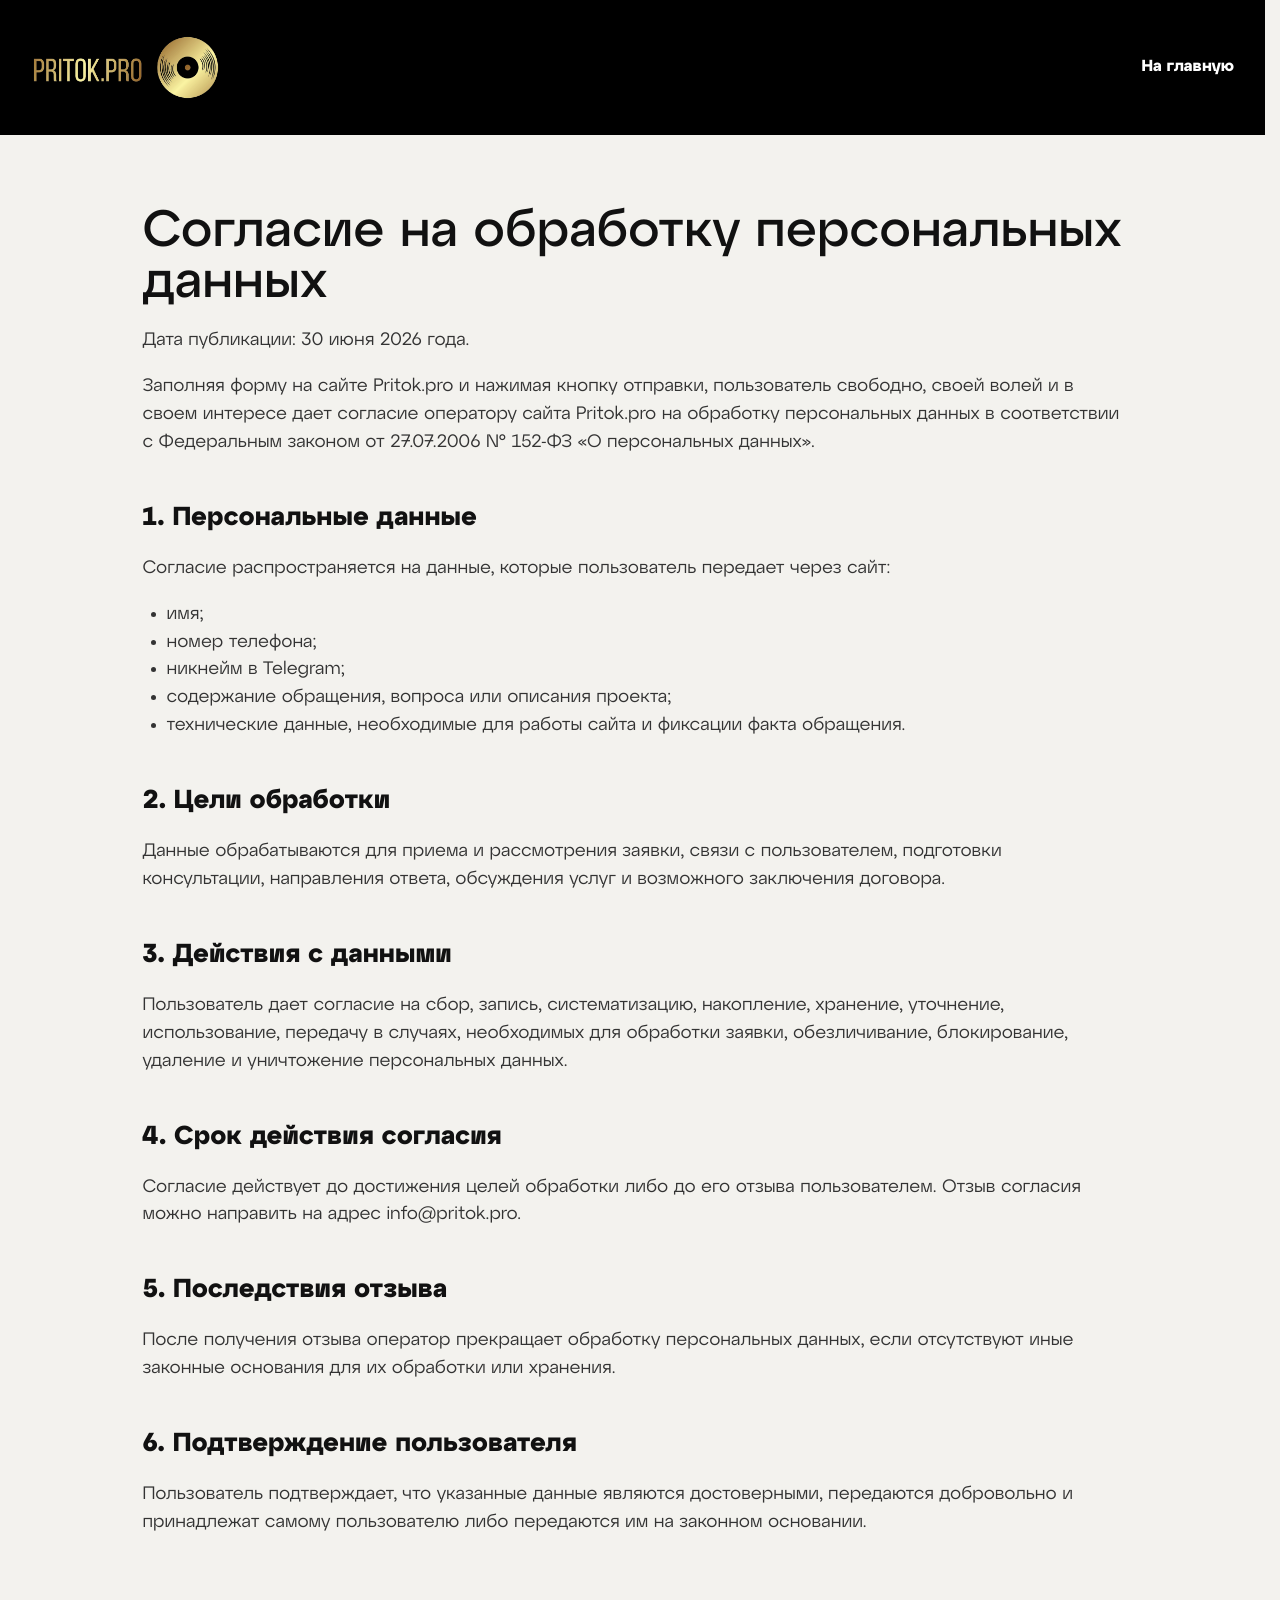
==== consent.html @ b7582945 "first commit" ====
<!doctype html>
<html lang="ru">
<head>
  <meta charset="utf-8">
  <meta name="viewport" content="width=device-width, initial-scale=1">
  <title>Согласие на обработку персональных данных — Pritok.pro</title>
  <meta name="description" content="Согласие пользователя на обработку персональных данных Pritok.pro">
  <link rel="stylesheet" href="styles.css">
</head>
<body class="legal-page">
  <header class="legal-header">
    <div class="container">
      <a class="brand-link" href="index.html" aria-label="Pritok.pro">
        <img src="assets/pritok-logo.png" alt="Pritok.pro">
      </a>
      <a href="index.html">На главную</a>
    </div>
  </header>

  <main class="legal-document">
    <h1>Согласие на обработку персональных данных</h1>
    <p>Дата публикации: 30 июня 2026 года.</p>
    <p>Заполняя форму на сайте Pritok.pro и нажимая кнопку отправки, пользователь свободно, своей волей и в своем интересе дает согласие оператору сайта Pritok.pro на обработку персональных данных в соответствии с Федеральным законом от 27.07.2006 № 152-ФЗ «О персональных данных».</p>

    <h2>1. Персональные данные</h2>
    <p>Согласие распространяется на данные, которые пользователь передает через сайт:</p>
    <ul>
      <li>имя;</li>
      <li>номер телефона;</li>
      <li>никнейм в Telegram;</li>
      <li>содержание обращения, вопроса или описания проекта;</li>
      <li>технические данные, необходимые для работы сайта и фиксации факта обращения.</li>
    </ul>

    <h2>2. Цели обработки</h2>
    <p>Данные обрабатываются для приема и рассмотрения заявки, связи с пользователем, подготовки консультации, направления ответа, обсуждения услуг и возможного заключения договора.</p>

    <h2>3. Действия с данными</h2>
    <p>Пользователь дает согласие на сбор, запись, систематизацию, накопление, хранение, уточнение, использование, передачу в случаях, необходимых для обработки заявки, обезличивание, блокирование, удаление и уничтожение персональных данных.</p>

    <h2>4. Срок действия согласия</h2>
    <p>Согласие действует до достижения целей обработки либо до его отзыва пользователем. Отзыв согласия можно направить на адрес <a href="mailto:info@pritok.pro">info@pritok.pro</a>.</p>

    <h2>5. Последствия отзыва</h2>
    <p>После получения отзыва оператор прекращает обработку персональных данных, если отсутствуют иные законные основания для их обработки или хранения.</p>

    <h2>6. Подтверждение пользователя</h2>
    <p>Пользователь подтверждает, что указанные данные являются достоверными, передаются добровольно и принадлежат самому пользователю либо передаются им на законном основании.</p>
  </main>
</body>
</html>
---- styles.css ----
@font-face {
  font-family: "AtypDisplay";
  src: url("assets/AtypDisplay-Regular.woff") format("woff");
  font-weight: 400;
  font-style: normal;
  font-display: swap;
}

@font-face {
  font-family: "AtypDisplay";
  src: url("assets/AtypDisplay-Medium.woff") format("woff");
  font-weight: 500;
  font-style: normal;
  font-display: swap;
}

@font-face {
  font-family: "AtypDisplay";
  src: url("assets/AtypDisplay-Bold.woff") format("woff");
  font-weight: 700;
  font-style: normal;
  font-display: swap;
}

:root {
  --black: #000;
  --ink: #101313;
  --panel: #151918;
  --panel-2: #202423;
  --line: rgba(255, 255, 255, 0.14);
  --soft-line: rgba(255, 255, 255, 0.08);
  --white: #fff;
  --muted: #b8b2a9;
  --gold: #d6b978;
  --orange: #c7a35a;
  --orange-dark: #a9823d;
  --gold-soft: #e4cf94;
  --container: min(1780px, calc(100vw - clamp(56px, 6vw, 104px)));
  --radius-pill: 999px;
  --radius-panel: 34px;
}

* {
  box-sizing: border-box;
}

html {
  scroll-behavior: smooth;
  scrollbar-gutter: stable;
}

body {
  margin: 0;
  min-width: 320px;
  overflow-x: hidden;
  background: var(--black);
  color: var(--white);
  font-family: "AtypDisplay", Arial, sans-serif;
  text-rendering: geometricPrecision;
  -webkit-font-smoothing: antialiased;
}

body.is-locked {
  overflow: hidden;
  padding-right: var(--scrollbar-compensation, 0px);
}

a {
  color: inherit;
  text-decoration: none;
}

button,
input {
  font: inherit;
}

button {
  color: inherit;
}

img {
  display: block;
  max-width: 100%;
}

h1,
h2,
h3,
p {
  margin: 0;
}

.container {
  width: var(--container);
  margin: 0 auto;
}

.section-dark {
  background: var(--black);
  color: var(--white);
}

.eyebrow {
  color: var(--orange);
  font-size: clamp(12px, 0.84vw, 16px);
  font-weight: 700;
  letter-spacing: 0;
  text-transform: uppercase;
}

.site-header {
  position: fixed;
  top: 0;
  left: 0;
  z-index: 80;
  display: grid;
  width: 100vw;
  grid-template-columns: auto 1fr auto;
  align-items: center;
  gap: 22px;
  padding: 22px clamp(16px, 2vw, 38px);
  pointer-events: none;
}

.brand,
.header-nav,
.menu-button {
  pointer-events: auto;
}

.brand {
  display: flex;
  width: clamp(158px, 12.4vw, 238px);
  height: clamp(48px, 4vw, 76px);
  align-items: center;
  justify-content: center;
  padding: 7px 10px;
  border: 1px solid rgba(255, 255, 255, 0.1);
  border-radius: 18px;
  background: rgba(0, 0, 0, 0.72);
  box-shadow: 0 18px 42px rgba(0, 0, 0, 0.34), inset 0 0 0 1px rgba(216, 184, 95, 0.12);
  backdrop-filter: blur(14px);
}

.brand img {
  width: 100%;
  filter: drop-shadow(0 0 12px rgba(216, 184, 95, 0.42)) contrast(1.12) saturate(1.08);
}

.header-nav {
  justify-self: end;
  display: flex;
  align-items: center;
  gap: 8px;
  padding: 8px;
  border-radius: var(--radius-pill);
  background: rgba(20, 23, 23, 0.86);
  box-shadow: 0 18px 48px rgba(0, 0, 0, 0.32);
  backdrop-filter: blur(18px);
}

.header-nav a {
  display: inline-flex;
  min-height: 48px;
  align-items: center;
  justify-content: center;
  padding: 0 22px;
  border-radius: var(--radius-pill);
  color: #c9c2b8;
  font-size: clamp(13px, 0.95vw, 18px);
  font-weight: 500;
  line-height: 1;
  transition: background-color 180ms ease, color 180ms ease, transform 180ms ease;
}

.header-nav a:hover,
.header-nav a:focus-visible {
  background: rgba(255, 255, 255, 0.08);
  color: var(--white);
  transform: translateY(-1px);
}

.menu-button {
  position: relative;
  display: none;
  width: clamp(60px, 5vw, 96px);
  height: clamp(50px, 4.35vw, 84px);
  place-items: center;
  border: 0;
  border-radius: var(--radius-pill);
  background: linear-gradient(135deg, var(--gold-soft), var(--orange-dark));
  color: #111;
  cursor: pointer;
  transition: background-color 180ms ease, transform 180ms ease;
}

.menu-button:hover {
  background: var(--orange-dark);
  transform: translateY(-1px);
}

.menu-button span {
  position: absolute;
  width: 26px;
  height: 3px;
  border-radius: 4px;
  background: #111;
  transition: transform 260ms ease, opacity 180ms ease;
}

.menu-button span:nth-child(1) {
  transform: translateY(-8px);
}

.menu-button span:nth-child(3) {
  transform: translateY(8px);
}

.menu-button.is-open span:nth-child(1) {
  transform: rotate(45deg);
}

.menu-button.is-open span:nth-child(2) {
  opacity: 0;
}

.menu-button.is-open span:nth-child(3) {
  transform: rotate(-45deg);
}

.service-menu {
  position: fixed;
  display: none;
  top: 0;
  left: 0;
  z-index: 70;
  width: 100vw;
  height: 100dvh;
  padding: 118px clamp(16px, 2vw, 38px) 26px;
  background: linear-gradient(180deg, rgba(0, 0, 0, 0.98), rgba(0, 0, 0, 0.86));
  opacity: 0;
  transform: translateY(-100%);
  overflow-x: hidden;
  overflow-y: auto;
  overscroll-behavior: contain;
  pointer-events: none;
  transition: transform 420ms cubic-bezier(0.22, 1, 0.36, 1), opacity 280ms ease;
  backdrop-filter: blur(18px);
}

.service-menu.is-open {
  opacity: 1;
  transform: translateY(0);
  pointer-events: auto;
}

.service-menu__panel {
  display: grid;
  grid-template-columns: repeat(6, minmax(0, 1fr));
  gap: 12px;
  width: var(--container);
  margin: 0 auto;
  padding: 14px;
  border: 1px solid var(--soft-line);
  border-radius: 28px;
  background: rgba(18, 21, 21, 0.92);
  box-shadow: 0 28px 80px rgba(0, 0, 0, 0.48);
}

.service-menu__panel a {
  position: relative;
  overflow: hidden;
  display: flex;
  min-height: 116px;
  align-items: flex-end;
  padding: 18px;
  border: 1px solid transparent;
  border-radius: 20px;
  background:
    linear-gradient(180deg, rgba(17, 21, 21, 0.34), rgba(17, 21, 21, 0.88)),
    var(--panel-2);
  background-position: center;
  background-size: cover;
  color: var(--white);
  font-size: clamp(15px, 1.05vw, 20px);
  font-weight: 700;
  line-height: 1.1;
  transition: border-color 180ms ease, background-color 180ms ease, transform 180ms ease;
}

.service-menu__panel a:hover {
  border-color: rgba(214, 185, 120, 0.5);
  transform: translateY(-2px);
}

.service-menu__panel a:nth-child(1) {
  background-image:
    linear-gradient(180deg, rgba(17, 21, 21, 0.36), rgba(17, 21, 21, 0.9)),
    url("assets/audience-collectives.jpg");
  background-position: center 22%;
}

.service-menu__panel a:nth-child(2) {
  background-image:
    linear-gradient(180deg, rgba(17, 21, 21, 0.36), rgba(17, 21, 21, 0.9)),
    url("assets/audience-projects.png");
  background-position: center 42%;
}

.service-menu__panel a:nth-child(3) {
  background-image:
    linear-gradient(180deg, rgba(17, 21, 21, 0.36), rgba(17, 21, 21, 0.9)),
    url("assets/contact-art.png");
  background-position: center 45%;
}

.service-menu__panel a:nth-child(4) {
  background-image:
    linear-gradient(180deg, rgba(17, 21, 21, 0.36), rgba(17, 21, 21, 0.9)),
    url("assets/newlifebrass.jpg");
  background-position: center 36%;
}

.service-menu__panel a:nth-child(5) {
  background-image:
    linear-gradient(180deg, rgba(17, 21, 21, 0.36), rgba(17, 21, 21, 0.9)),
    url("assets/audience-theatre.jpg");
  background-position: center 44%;
}

.service-menu__panel a:nth-child(6) {
  background-image:
    linear-gradient(180deg, rgba(17, 21, 21, 0.36), rgba(17, 21, 21, 0.9)),
    url("assets/contact-form-art.png");
  background-position: center 44%;
}



.hero {
  position: relative;
  min-height: clamp(720px, 47vw, 900px);
  overflow: hidden;
}

.hero-media {
  position: absolute;
  inset: 0;
  background-image: url("assets/hero-fabric.jpg");
  background-position: top right;
  background-repeat: no-repeat;
  background-size: min(100vw, 1920px) auto;
}

.hero::after {
  position: absolute;
  inset: 0;
  background: linear-gradient(90deg, #000 0%, rgba(0, 0, 0, 0.96) 26%, rgba(0, 0, 0, 0.28) 100%);
  content: "";
}

.hero__inner {
  position: relative;
  z-index: 1;
  display: flex;
  min-height: inherit;
  align-items: center;
  padding-top: 86px;
}

.hero-copy {
  width: min(740px, 52vw);
  min-width: 0;
}

.hero h1 {
  margin-top: 12px;
  font-size: clamp(44px, 4vw, 78px);
  font-weight: 500;
  line-height: 0.98;
  letter-spacing: 0;
}

.hero-lead {
  margin-top: 28px;
  color: var(--white);
  font-size: clamp(20px, 1.45vw, 28px);
  line-height: 1.25;
}

.hero-action {
  display: flex;
  flex-wrap: wrap;
  gap: 14px;
  margin-top: 58px;
}

.button {
  display: inline-flex;
  min-height: 62px;
  align-items: center;
  justify-content: center;
  border: 0;
  border-radius: 16px;
  cursor: pointer;
  padding: 0 28px;
  font-weight: 700;
  line-height: 1;
  transition: background-color 180ms ease, border-color 180ms ease, transform 180ms ease;
}

.button:hover {
  transform: translateY(-1px);
}

.button--primary {
  background: linear-gradient(135deg, var(--gold-soft), var(--orange-dark));
  color: #111;
}

.button--primary:hover {
  background: linear-gradient(135deg, #ead9a7, #b28d45);
}

.button--dark {
  border: 1px solid var(--line);
  background: var(--panel-2);
  color: var(--white);
}

.button--dark:hover {
  border-color: rgba(254, 85, 0, 0.54);
  background: #2a2f2e;
}

.audience,
.services,
.formats,
.artists-section,
.education,
.contact {
  padding: clamp(90px, 7vw, 136px) 0;
}

.section-head {
  display: grid;
  grid-template-columns: minmax(0, 0.85fr) minmax(360px, 1.15fr);
  gap: 48px;
  align-items: end;
  margin-bottom: clamp(34px, 3.2vw, 62px);
}

.section-head h2 {
  grid-column: 1 / -1;
  max-width: 1080px;
  font-size: clamp(38px, 3.55vw, 70px);
  font-weight: 500;
  line-height: 1;
}

.audience {
  position: relative;
  overflow: hidden;
}

.audience::before {
  position: absolute;
  right: -10vw;
  bottom: -10vw;
  width: 72vw;
  height: 52vw;
  background-image: url("assets/artist-backdrop.jpg");
  background-position: center;
  background-repeat: no-repeat;
  background-size: contain;
  opacity: 0.46;
  content: "";
}

.audience-grid {
  position: relative;
  z-index: 1;
  display: grid;
  grid-template-columns: repeat(5, minmax(0, 1fr));
  gap: 16px;
}

.audience-card {
  position: relative;
  min-height: clamp(240px, 18vw, 346px);
  overflow: hidden;
  padding: clamp(22px, 1.7vw, 32px);
  border: 1px solid rgba(214, 185, 120, 0.22);
  border-radius: clamp(24px, 2vw, 38px);
  background:
    linear-gradient(180deg, rgba(16, 19, 19, 0.6), rgba(16, 19, 19, 0.82)),
    linear-gradient(145deg, rgba(28, 32, 31, 0.96), rgba(14, 17, 17, 0.96));
  background-position: center;
  background-size: cover;
  box-shadow: 0 26px 70px rgba(0, 0, 0, 0.32);
  transition: border-color 180ms ease, transform 180ms ease, background-color 180ms ease;
}

.audience-card:hover {
  border-color: rgba(228, 207, 148, 0.55);
  transform: translateY(-4px);
}

.audience-card::after {
  position: absolute;
  inset: 0;
  background:
    radial-gradient(circle at 82% 18%, rgba(228, 207, 148, 0.16), transparent 30%),
    linear-gradient(180deg, rgba(0, 0, 0, 0.08), rgba(0, 0, 0, 0.54));
  content: "";
}

.audience-card:nth-child(1) {
  background-image:
    linear-gradient(180deg, rgba(16, 19, 19, 0.62), rgba(16, 19, 19, 0.84)),
    url("assets/audience-collectives.jpg");
  background-position: center;
}

.audience-card:nth-child(2) {
  background-image:
    linear-gradient(180deg, rgba(16, 19, 19, 0.62), rgba(16, 19, 19, 0.84)),
    url("assets/audience-theatre.jpg");
  background-position: center 42%;
}

.audience-card:nth-child(3) {
  background-image:
    linear-gradient(180deg, rgba(16, 19, 19, 0.62), rgba(16, 19, 19, 0.84)),
    url("assets/audience-projects.png");
  background-position: center 42%;
}

.audience-card:nth-child(4) {
  background-image:
    linear-gradient(180deg, rgba(16, 19, 19, 0.62), rgba(16, 19, 19, 0.84)),
    url("assets/audience-venues.jpg");
  background-position: center;
}

.audience-card:nth-child(5) {
  background-image:
    linear-gradient(180deg, rgba(16, 19, 19, 0.62), rgba(16, 19, 19, 0.84)),
    url("assets/audience-events.jpg");
  background-position: center 34%;
}

.audience-card span,
.artist-list span {
  position: relative;
  z-index: 1;
  color: var(--orange);
  font-size: 14px;
  font-weight: 700;
}

.audience-card h3 {
  position: relative;
  z-index: 1;
  margin-top: clamp(120px, 10vw, 190px);
  font-size: clamp(20px, 1.35vw, 26px);
  font-weight: 700;
  line-height: 1.08;
}

.services-layout,
.education-layout {
  display: grid;
  grid-template-columns: minmax(280px, 0.8fr) minmax(0, 1.2fr);
  gap: clamp(40px, 6vw, 116px);
  align-items: start;
}

.services-copy,
.education-copy,
.contact-content {
  min-width: 0;
}

.services-copy h2,
.formats h2,
.education h2,
.contact h2 {
  margin-top: 12px;
  max-width: 720px;
  font-size: clamp(38px, 3.55vw, 70px);
  font-weight: 500;
  line-height: 1;
  overflow-wrap: break-word;
}

.services-copy p,
.formats-layout > p,
.education-text,
.contact-content > p {
  max-width: 700px;
  margin-top: 28px;
  color: var(--muted);
  font-size: clamp(18px, 1.5vw, 20px);
  line-height: 1.42;
}

.services-board {
  border: 1px solid var(--soft-line);
  border-radius: clamp(32px, 4vw, 76px);
  background: var(--panel);
  padding: clamp(30px, 4vw, 76px);
  overflow: hidden;
}

.service-list {
  display: grid;
  grid-template-columns: 1fr 1fr;
  gap: clamp(24px, 2.5vw, 48px);
  margin: 0;
  padding: 0;
  list-style: none;
}

.service-list li {
  display: grid;
  grid-template-columns: 44px 1fr;
  gap: 18px;
  align-items: center;
}

.service-list span {
  display: grid;
  width: 44px;
  aspect-ratio: 1;
  place-items: center;
  border-radius: 50%;
  background: linear-gradient(135deg, var(--gold-soft), var(--orange-dark));
  color: #111;
  font-size: 18px;
  font-weight: 700;
}

.service-list p {
  font-size: clamp(17px, 1.15vw, 22px);
  font-weight: 700;
  line-height: 1.18;
}

.formats-layout {
  display: grid;
  grid-template-columns: minmax(260px, 0.85fr) minmax(360px, 1.15fr);
  gap: 42px;
  align-items: end;
}

.formats-layout > p {
  max-width: 520px;
  margin-top: 0;
  justify-self: end;
  color: var(--white);
  font-weight: 700;
}

.format-pills {
  grid-column: 1 / -1;
  display: flex;
  flex-wrap: wrap;
  gap: 14px;
  margin-top: 48px;
}

.format-pills span {
  display: grid;
  min-height: 72px;
  place-items: center;
  border-radius: var(--radius-pill);
  background: var(--panel-2);
  color: #d4cbc0;
  padding: 2px clamp(24px, 2.5vw, 48px) 0;
  font-size: clamp(17px, 1.2vw, 23px);
  font-weight: 700;
  line-height: 1;
  text-align: center;
}

.format-pills span:first-child {
  background: linear-gradient(135deg, var(--gold-soft), var(--orange-dark));
  color: #111;
}

.artists-section {
  position: relative;
}

.artists-layout {
  padding: clamp(34px, 4vw, 76px);
  border: 1px solid var(--soft-line);
  border-radius: clamp(32px, 4vw, 72px);
  background: linear-gradient(145deg, #121616, #080909);
}

.artist-list {
  display: grid;
  grid-template-columns: repeat(2, minmax(0, 1fr));
  gap: 16px;
}

.artist-list article {
  position: relative;
  overflow: hidden;
  min-height: clamp(240px, 18vw, 350px);
  padding: clamp(24px, 2vw, 38px);
  border: 1px solid var(--line);
  border-radius: clamp(26px, 2.2vw, 42px);
  background:
    linear-gradient(180deg, rgba(12, 15, 15, 0.18), rgba(12, 15, 15, 0.78)),
    radial-gradient(circle at 85% 10%, rgba(216, 184, 95, 0.18), transparent 34%),
    var(--panel);
  background-position: center;
  background-size: cover;
}

.artist-list article::after {
  position: absolute;
  inset: 0;
  background: linear-gradient(180deg, rgba(0, 0, 0, 0.08), rgba(0, 0, 0, 0.62));
  content: "";
}

.artist-list article:nth-child(1) {
  background-image:
    linear-gradient(180deg, rgba(12, 15, 15, 0.2), rgba(12, 15, 15, 0.78)),
    url("assets/newlifebrass.jpg");
  background-position: center 34%;
}

.artist-list article:nth-child(2) {
  background-image:
    linear-gradient(180deg, rgba(12, 15, 15, 0.2), rgba(12, 15, 15, 0.78)),
    url("assets/jazz.jpg");
  background-position: center 38%;
}

.artist-list article > * {
  position: relative;
  z-index: 1;
}

.artist-list h3 {
  margin-top: clamp(110px, 9vw, 170px);
  font-size: clamp(34px, 3vw, 58px);
  font-weight: 500;
  line-height: 1;
}

.education {
  border-top: 1px solid var(--soft-line);
  border-bottom: 1px solid var(--soft-line);
}

.education-text {
  display: grid;
  gap: 18px;
  margin-top: 0;
}

.contact-board {
  display: grid;
  min-height: 720px;
  grid-template-columns: 0.95fr 1.05fr;
  overflow: hidden;
  border: 1px solid var(--soft-line);
  border-radius: 0;
  background: #171a1a;
}

.contact-visual {
  min-height: 720px;
  background-image: url("assets/contact-form-art.png");
  background-position: center;
  background-repeat: no-repeat;
  background-size: cover;
}

.contact-content {
  padding: clamp(52px, 5vw, 96px);
}

.contact-form {
  display: grid;
  gap: 14px;
  margin-top: 42px;
}

.form-field {
  display: grid;
  gap: 8px;
}

.contact-form input {
  width: 100%;
  height: 68px;
  border: 0;
  border-radius: 18px;
  background: var(--panel-2);
  color: var(--white);
  outline: 0;
  padding: 0 24px;
  font-size: 18px;
  transition: background-color 180ms ease, box-shadow 180ms ease;
}

.contact-form input::placeholder {
  color: #8f8f8f;
}

.contact-form input:focus {
  box-shadow: inset 0 0 0 1px rgba(228, 207, 148, 0.74), 0 0 0 4px rgba(214, 185, 120, 0.08);
}

.form-field.is-invalid input {
  background: rgba(66, 31, 31, 0.52);
  box-shadow: inset 0 0 0 1px rgba(255, 118, 118, 0.72);
}

.form-field.is-valid input {
  box-shadow: inset 0 0 0 1px rgba(214, 185, 120, 0.5);
}

.field-error {
  min-height: 16px;
  color: #ffb0a6;
  font-size: 12px;
  font-weight: 500;
  line-height: 1.25;
  opacity: 0;
  transform: translateY(-3px);
  transition: opacity 160ms ease, transform 160ms ease;
}

.form-field.is-invalid .field-error {
  opacity: 1;
  transform: translateY(0);
}

.contact-actions {
  display: grid;
  grid-template-columns: 1fr 1fr;
  gap: 14px;
}

.contact-actions .button {
  min-width: 0;
  min-height: 68px;
  padding: 0 18px;
  text-align: center;
}

.form-note {
  margin-top: 22px;
  color: #868686;
  font-size: 13px;
  line-height: 1.45;
}

.form-note a {
  color: #d7d7d7;
  text-decoration: underline;
  text-underline-offset: 3px;
}

.form-status {
  margin-top: 14px;
  border: 1px solid rgba(214, 185, 120, 0.34);
  border-radius: 16px;
  background: rgba(214, 185, 120, 0.12);
  color: #f0dfaa;
  padding: 14px 16px;
  font-size: 14px;
  line-height: 1.35;
}

.site-footer {
  position: relative;
  overflow: hidden;
  border-top: 1px solid rgba(214, 185, 120, 0.22);
  background:
    radial-gradient(circle at 18% 12%, rgba(214, 185, 120, 0.16), transparent 32%),
    radial-gradient(circle at 86% 78%, rgba(214, 185, 120, 0.12), transparent 34%),
    linear-gradient(145deg, #121514 0%, #070808 100%);
  color: var(--white);
  padding: clamp(52px, 5vw, 96px) 0 0;
}

.site-footer::before {
  position: absolute;
  inset: 0;
  background-image: url("assets/artist-backdrop.jpg");
  background-position: center bottom;
  background-repeat: no-repeat;
  background-size: cover;
  opacity: 0.12;
  content: "";
}

.footer-layout {
  position: relative;
  z-index: 2;
  display: grid;
  grid-template-columns: minmax(280px, 1.2fr) minmax(180px, 0.8fr) minmax(280px, 1fr);
  gap: 48px;
  align-items: start;
}

.footer-logo {
  width: clamp(180px, 14vw, 270px);
  margin-bottom: 24px;
  border: 1px solid rgba(214, 185, 120, 0.18);
  border-radius: 18px;
  background: rgba(0, 0, 0, 0.62);
  padding: 10px 12px;
  filter: drop-shadow(0 12px 28px rgba(214, 185, 120, 0.16));
}

.footer-layout p,
.footer-layout a,
.footer-bottom {
  font-size: clamp(15px, 1vw, 19px);
  line-height: 1.5;
}

.footer-layout p {
  max-width: 360px;
  color: #cfc8bc;
}

.footer-layout nav {
  display: grid;
  gap: 12px;
  justify-items: start;
}

.footer-layout a {
  display: inline-flex;
  width: fit-content;
  max-width: 100%;
  justify-self: start;
}

.footer-layout a:hover {
  color: var(--gold-soft);
  text-decoration: underline;
  text-underline-offset: 4px;
}

.footer-bottom {
  position: relative;
  z-index: 1;
  display: flex;
  min-height: clamp(270px, 23vw, 442px);
  align-items: flex-start;
  justify-content: space-between;
  margin-top: clamp(62px, 6vw, 116px);
}

.footer-wordmark {
  position: absolute;
  left: 50%;
  bottom: 0;
  display: block;
  width: 100vw;
  color: rgba(214, 185, 120, 0.14);
  font-size: clamp(86px, 26.5vw, 510px);
  font-weight: 700;
  line-height: 0.8;
  text-align: center;
  white-space: nowrap;
  transform: translateX(-50%);
  pointer-events: none;
}

.cookie-banner {
  position: fixed;
  left: clamp(16px, 2vw, 38px);
  right: auto;
  bottom: clamp(16px, 2vw, 38px);
  z-index: 120;
  display: grid;
  grid-template-columns: minmax(0, 1fr) auto;
  gap: 18px;
  width: min(720px, calc(100vw - 32px));
  align-items: center;
  border: 1px solid var(--line);
  border-radius: 24px;
  background: rgba(15, 18, 18, 0.96);
  box-shadow: 0 24px 80px rgba(0, 0, 0, 0.46);
  padding: 18px;
  backdrop-filter: blur(16px);
}

.cookie-banner p {
  color: #d7d7d7;
  font-size: 14px;
  line-height: 1.35;
}

.cookie-banner[hidden] {
  display: none;
}



.legal-page {
  background: #f3f2ee;
  color: #111;
}

.legal-header {
  padding: 34px 0;
  background: #000;
  color: #fff;
}

.legal-header .container {
  display: flex;
  align-items: center;
  justify-content: space-between;
  gap: 24px;
}

.legal-header img {
  width: 190px;
}

.legal-header a:not(.brand-link) {
  color: #fff;
  font-weight: 700;
}

.legal-document {
  width: min(980px, calc(100vw - 40px));
  margin: 0 auto;
  padding: 72px 0 96px;
}

.legal-document h1 {
  font-size: clamp(36px, 4vw, 72px);
  font-weight: 500;
  line-height: 1;
}

.legal-document h2 {
  margin-top: 42px;
  font-size: 26px;
}

.legal-document p,
.legal-document li {
  color: #333;
  font-size: 18px;
  line-height: 1.55;
}

.legal-document p {
  margin-top: 18px;
}

.legal-document ul {
  margin: 18px 0 0;
  padding-left: 24px;
}

@media (max-width: 1100px) {
  .header-nav {
    display: none;
  }

  .menu-button {
    display: grid;
    position: fixed;
    top: 18px;
    right: calc(18px + var(--scrollbar-compensation, 0px));
    z-index: 120;
  }

  .service-menu {
    display: block;
  }

  .site-header {
    grid-template-columns: auto auto;
    justify-content: space-between;
  }

  .service-menu__panel {
    grid-template-columns: repeat(2, minmax(0, 1fr));
    gap: 12px;
  }

  .service-menu__panel a {
    min-height: 250px;
    align-items: flex-end;
    padding: 24px;
    font-size: 22px;
  }

  .service-menu__panel a:nth-child(1),
  .service-menu__panel a:nth-child(6) {
    min-height: 280px;
  }

  .audience-grid {
    grid-template-columns: repeat(2, minmax(0, 1fr));
  }

  .audience-card--wide {
    grid-column: 1 / -1;
  }

  .services-layout,
  .education-layout,
  .formats-layout,
  .contact-board {
    grid-template-columns: 1fr;
  }

  .formats-layout > p {
    justify-self: start;
  }

  .contact-visual {
    min-height: 480px;
  }

  .contact-content {
    padding: 38px 28px 42px;
  }

  .footer-layout {
    grid-template-columns: 1fr 1fr;
  }
}

@media (max-width: 680px) {
  html {
    scrollbar-gutter: auto;
  }

  body.is-locked {
    padding-right: 0;
  }

  :root {
    --container: calc(100vw - 40px);
  }

  .site-header {
    padding: 12px 8px;
  }

  .brand {
    width: 148px;
    height: 48px;
    border-radius: 14px;
  }

  .menu-button {
    width: 58px;
    height: 48px;
    top: 12px;
    right: calc(12px + var(--scrollbar-compensation, 0px));
  }

  .service-menu {
    height: 100dvh;
    padding: 88px 12px 20px;
    overflow-x: hidden;
    overflow-y: auto;
    -webkit-overflow-scrolling: touch;
  }

  .service-menu__panel {
    grid-template-columns: repeat(2, minmax(0, 1fr));
    gap: 10px;
    width: min(100%, calc(100vw - 24px));
    padding: 12px;
    border-radius: 26px;
  }

  .service-menu__panel a {
    min-height: 168px;
    align-items: flex-end;
    border-radius: 20px;
    padding: 16px;
    font-size: clamp(15px, 4.15vw, 17px);
    line-height: 1.08;
    background-size: cover;
  }

  .service-menu__panel a:nth-child(1),
  .service-menu__panel a:nth-child(6) {
    grid-column: auto;
    min-height: 168px;
  }

 

  .hero {
    min-height: 680px;
  }

  .hero-media {
    background-position: top right -360px;
    background-size: 900px auto;
  }

  .hero::after {
    background: linear-gradient(180deg, rgba(0, 0, 0, 0.72), #000 70%);
  }

  .hero__inner {
    align-items: flex-end;
    padding: 120px 0 70px;
  }

  .hero-copy {
    width: 100%;
  }

  .hero h1,
  .section-head h2,
  .services-copy h2,
  .formats h2,
  .education h2,
  .contact h2 {
    max-width: 100%;
    overflow-wrap: break-word;
    font-size: 25px;
    line-height: 1.12;
  }

  .hero-lead,
  .services-copy p,
  .formats-layout > p,
  .education-text,
  .contact-content > p {
    max-width: 100%;
    font-size: 16px;
    line-height: 1.42;
  }

  .hero-action,
  .contact-actions {
    grid-template-columns: 1fr;
    flex-direction: column;
  }

  .button {
    width: 100%;
    padding-right: 18px;
    padding-left: 18px;
  }

  .audience,
  .services,
  .formats,
  .artists-section,
  .education,
  .contact {
    padding: 68px 0;
  }

  .section-head {
    display: block;
  }

  .section-head h2 {
    margin-top: 12px;
  }

  .audience-grid,
  .artist-list,
  .service-list {
    grid-template-columns: 1fr;
  }

  .audience-card,
  .artist-list article {
    min-height: 190px;
  }

  .audience-card h3,
  .artist-list h3 {
    margin-top: 78px;
  }

  .format-pills span {
    width: 100%;
    min-height: 58px;
  }

  .services-board {
    min-height: auto;
    padding: 22px;
    border-radius: 28px;
  }

  .service-list {
    gap: 18px;
  }

  .service-list li {
    grid-template-columns: 38px 1fr;
    gap: 14px;
  }

  .service-list span {
    width: 38px;
    font-size: 15px;
  }

  .service-list p {
    font-size: 16px;
    line-height: 1.24;
  }

  .contact-visual {
    min-height: 350px;
  }

  .contact-form input,
  .contact-actions .button {
    height: 58px;
  }

  .footer-layout {
    grid-template-columns: 1fr;
    gap: 30px;
  }

  .footer-bottom {
    min-height: 210px;
    margin-top: 48px;
  }

  .footer-wordmark {
    font-size: clamp(86px, 26.5vw, 146px);
  }

  .cookie-banner {
    grid-template-columns: 1fr;
    left: 12px;
    bottom: 96px;
    width: calc(100vw - 24px);
    gap: 10px;
    border-radius: 18px;
    padding: 12px;
  }

  .cookie-banner p {
    font-size: 12px;
  }

  .cookie-banner .button {
    min-height: 48px;
  }

  .legal-header .container {
    align-items: flex-start;
    flex-direction: column;
  }
}
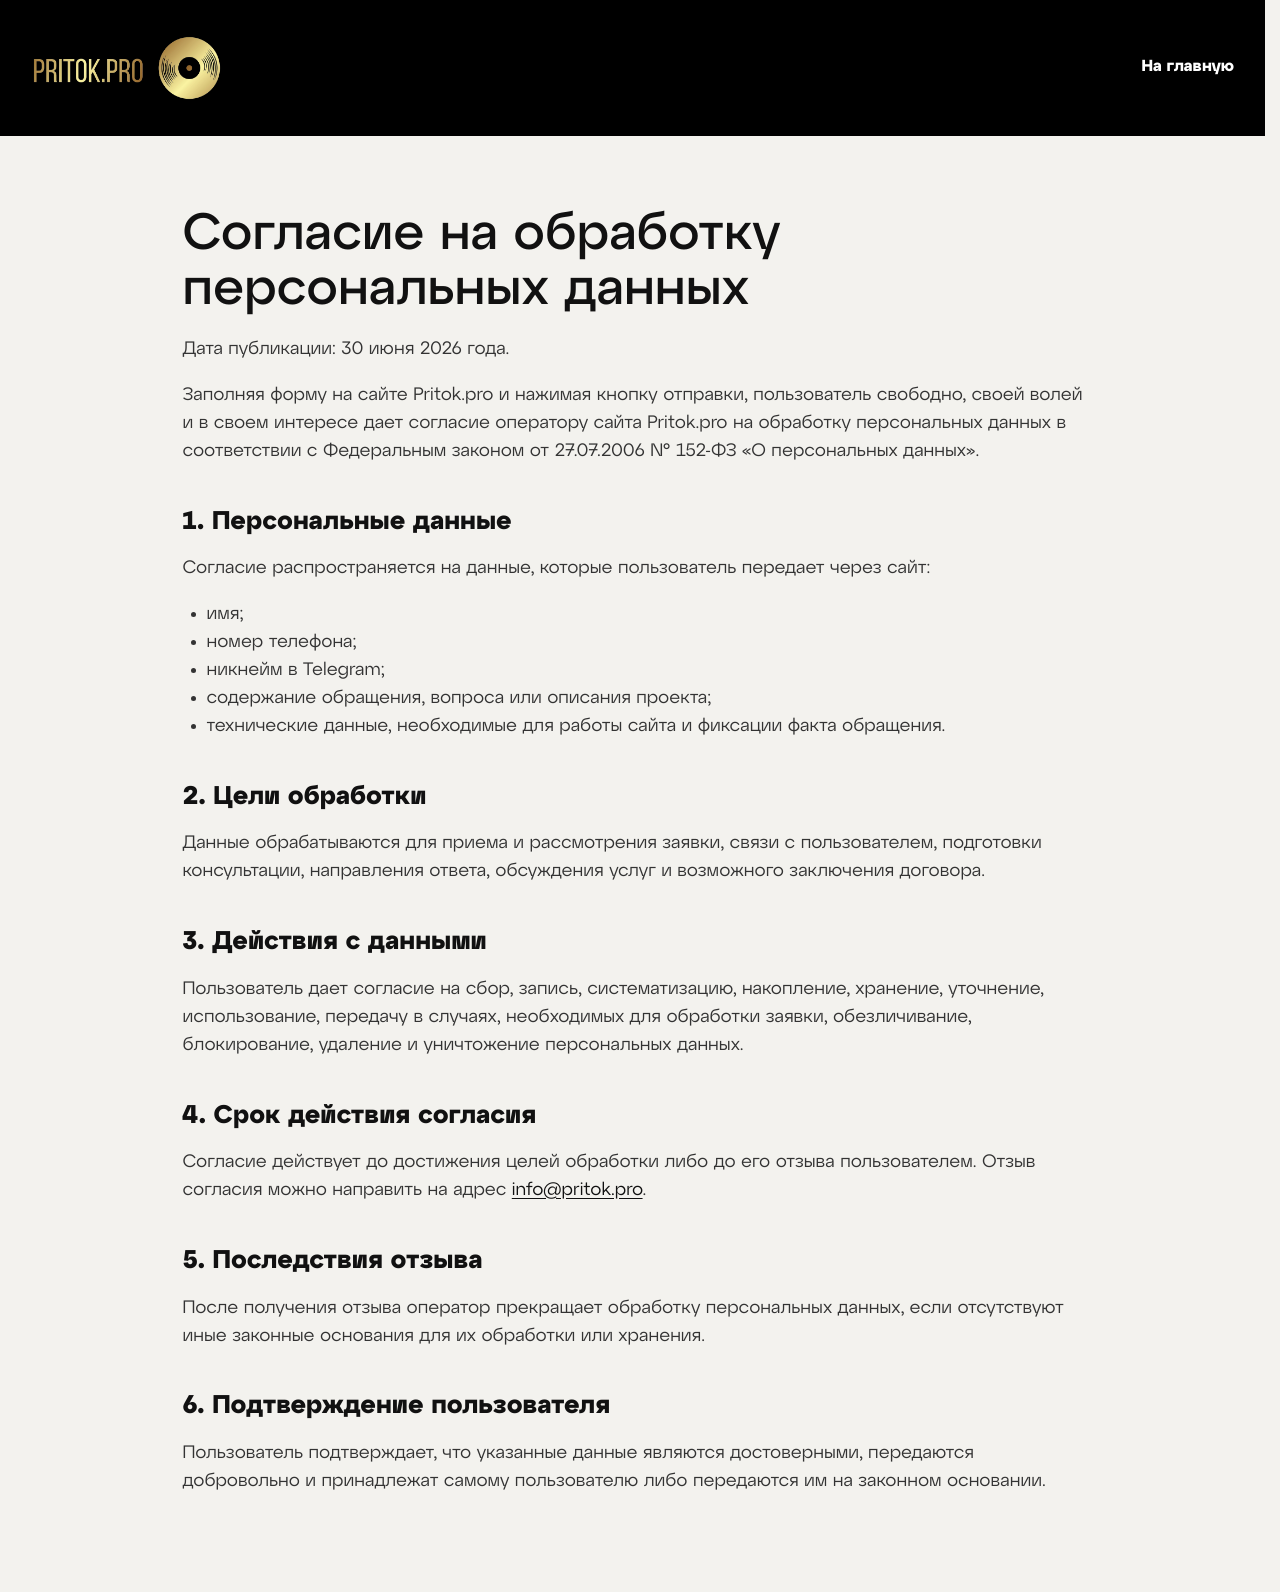
==== commit 0f789b62: "надоела" ====
--- a/consent.html
+++ b/consent.html
@@ -4,7 +4,7 @@
   <meta charset="utf-8">
   <meta name="viewport" content="width=device-width, initial-scale=1">
   <title>Согласие на обработку персональных данных — Pritok.pro</title>
-  <meta name="description" content="Согласие пользователя на обработку персональных данных Pritok.pro">
+  <meta  name="description" content="Согласие пользователя на обработку персональных данных Pritok.pro">
   <link rel="stylesheet" href="styles.css">
 </head>
 <body class="legal-page">
--- a/styles.css
+++ b/styles.css
@@ -23,14 +23,14 @@
 }
 
 :root {
-  --black: #000;
-  --ink: #101313;
-  --panel: #151918;
-  --panel-2: #202423;
-  --line: rgba(255, 255, 255, 0.14);
-  --soft-line: rgba(255, 255, 255, 0.08);
+  --black: #070706;
+  --ink: #15130f;
+  --panel: #1b1c18;
+  --panel-2: #282821;
+  --line: rgba(244, 226, 178, 0.2);
+  --soft-line: rgba(244, 226, 178, 0.12);
   --white: #fff;
-  --muted: #b8b2a9;
+  --muted: #d2c8b7;
   --gold: #d6b978;
   --orange: #c7a35a;
   --orange-dark: #a9823d;
@@ -53,7 +53,10 @@
   margin: 0;
   min-width: 320px;
   overflow-x: hidden;
-  background: var(--black);
+  background:
+    radial-gradient(circle at 14% 8%, rgba(214, 185, 120, 0.18), transparent 30%),
+    radial-gradient(circle at 88% 34%, rgba(214, 185, 120, 0.1), transparent 34%),
+    linear-gradient(180deg, #0c0b08 0%, var(--black) 34%, #0d0c09 100%);
   color: var(--white);
   font-family: "AtypDisplay", Arial, sans-serif;
   text-rendering: geometricPrecision;
@@ -97,7 +100,9 @@
 }
 
 .section-dark {
-  background: var(--black);
+  background:
+    radial-gradient(circle at 8% 12%, rgba(214, 185, 120, 0.08), transparent 30%),
+    linear-gradient(180deg, rgba(14, 13, 10, 0.96), rgba(7, 7, 6, 0.98));
   color: var(--white);
 }
 
@@ -116,23 +121,24 @@
   z-index: 80;
   display: grid;
   width: 100vw;
-  grid-template-columns: auto 1fr auto;
+  grid-template-columns: auto 1fr auto auto;
   align-items: center;
-  gap: 22px;
+  gap: 14px;
   padding: 22px clamp(16px, 2vw, 38px);
   pointer-events: none;
 }
 
 .brand,
 .header-nav,
+.header-telegram,
 .menu-button {
   pointer-events: auto;
 }
 
 .brand {
   display: flex;
-  width: clamp(158px, 12.4vw, 238px);
-  height: clamp(48px, 4vw, 76px);
+  width: clamp(188px, 14vw, 268px);
+  height: clamp(58px, 4.8vw, 88px);
   align-items: center;
   justify-content: center;
   padding: 7px 10px;
@@ -155,8 +161,8 @@
   gap: 8px;
   padding: 8px;
   border-radius: var(--radius-pill);
-  background: rgba(20, 23, 23, 0.86);
-  box-shadow: 0 18px 48px rgba(0, 0, 0, 0.32);
+  background: linear-gradient(135deg, rgba(228, 207, 148, 0.96), rgba(169, 130, 61, 0.94));
+  box-shadow: 0 18px 48px rgba(0, 0, 0, 0.28), inset 0 0 0 1px rgba(255, 246, 213, 0.35);
   backdrop-filter: blur(18px);
 }
 
@@ -165,10 +171,11 @@
   min-height: 48px;
   align-items: center;
   justify-content: center;
+  gap: 10px;
   padding: 0 22px;
   border-radius: var(--radius-pill);
-  color: #c9c2b8;
-  font-size: clamp(13px, 0.95vw, 18px);
+  color: #111;
+  font-size: clamp(14px, 1.02vw, 19px);
   font-weight: 500;
   line-height: 1;
   transition: background-color 180ms ease, color 180ms ease, transform 180ms ease;
@@ -176,9 +183,46 @@
 
 .header-nav a:hover,
 .header-nav a:focus-visible {
-  background: rgba(255, 255, 255, 0.08);
-  color: var(--white);
+  background: rgba(255, 248, 228, 0.36);
+  color: #111;
   transform: translateY(-1px);
+}
+
+.telegram-link {
+  gap: 10px;
+}
+
+.header-telegram {
+  justify-self: end;
+  display: inline-flex;
+  min-height: 64px;
+  align-items: center;
+  justify-content: center;
+  padding: 0 26px;
+  border: 1px solid rgba(255, 246, 213, 0.36);
+  border-radius: var(--radius-pill);
+  background: linear-gradient(135deg, rgba(228, 207, 148, 0.98), rgba(169, 130, 61, 0.96));
+  color: #111;
+  font-size: clamp(14px, 1.02vw, 19px);
+  font-weight: 500;
+  line-height: 1;
+  box-shadow: 0 18px 48px rgba(0, 0, 0, 0.32);
+  backdrop-filter: blur(18px);
+  transition: background-color 180ms ease, border-color 180ms ease, transform 180ms ease;
+}
+
+.header-telegram:hover,
+.header-telegram:focus-visible {
+  border-color: rgba(255, 248, 228, 0.7);
+  background: linear-gradient(135deg, #ead9a7, #b28d45);
+  transform: translateY(-1px);
+}
+
+.telegram-icon {
+  width: 21px;
+  height: 19px;
+  flex: 0 0 auto;
+  object-fit: contain;
 }
 
 .menu-button {
@@ -303,16 +347,18 @@
 
 .service-menu__panel a:nth-child(2) {
   background-image:
-    linear-gradient(180deg, rgba(17, 21, 21, 0.36), rgba(17, 21, 21, 0.9)),
-    url("assets/audience-projects.png");
-  background-position: center 42%;
+    radial-gradient(circle at 72% 20%, rgba(228, 207, 148, 0.28), transparent 34%),
+    linear-gradient(180deg, rgba(17, 21, 21, 0.24), rgba(17, 21, 21, 0.9)),
+    url("assets/vinyl-grooves.jpg");
+  background-position: center 48%;
 }
 
 .service-menu__panel a:nth-child(3) {
   background-image:
-    linear-gradient(180deg, rgba(17, 21, 21, 0.36), rgba(17, 21, 21, 0.9)),
-    url("assets/contact-art.png");
-  background-position: center 45%;
+    radial-gradient(circle at 28% 26%, rgba(228, 207, 148, 0.26), transparent 32%),
+    linear-gradient(180deg, rgba(17, 21, 21, 0.26), rgba(17, 21, 21, 0.9)),
+    url("assets/vinyl-dusty.jpg");
+  background-position: center;
 }
 
 .service-menu__panel a:nth-child(4) {
@@ -331,9 +377,40 @@
 
 .service-menu__panel a:nth-child(6) {
   background-image:
-    linear-gradient(180deg, rgba(17, 21, 21, 0.36), rgba(17, 21, 21, 0.9)),
-    url("assets/contact-form-art.png");
-  background-position: center 44%;
+    radial-gradient(circle at 76% 22%, rgba(228, 207, 148, 0.24), transparent 30%),
+    linear-gradient(180deg, rgba(17, 21, 21, 0.28), rgba(17, 21, 21, 0.9)),
+    url("assets/vinyl-grooves.jpg");
+  background-position: center 56%;
+}
+
+.service-menu__telegram {
+  display: inline-flex;
+  width: min(420px, var(--container));
+  min-height: 64px;
+  align-items: center;
+  justify-content: center;
+  margin: 16px auto 0;
+  padding: 0 28px;
+  border: 1px solid rgba(43, 171, 238, 0.28);
+  border-radius: var(--radius-pill);
+  background:
+    linear-gradient(135deg, rgba(43, 171, 238, 0.12), rgba(214, 185, 120, 0.08)),
+    rgba(20, 23, 23, 0.92);
+  color: var(--white);
+  font-size: clamp(15px, 1vw, 18px);
+  font-weight: 500;
+  line-height: 1;
+  box-shadow: 0 18px 46px rgba(0, 0, 0, 0.28);
+  transition: border-color 180ms ease, background-color 180ms ease, transform 180ms ease;
+}
+
+.service-menu__telegram:hover,
+.service-menu__telegram:focus-visible {
+  border-color: rgba(43, 171, 238, 0.58);
+  background:
+    linear-gradient(135deg, rgba(43, 171, 238, 0.16), rgba(214, 185, 120, 0.1)),
+    #202423;
+  transform: translateY(-2px);
 }
 
 
@@ -347,16 +424,21 @@
 .hero-media {
   position: absolute;
   inset: 0;
-  background-image: url("assets/hero-fabric.jpg");
+  background-image:
+    radial-gradient(circle at 78% 16%, rgba(228, 207, 148, 0.2), transparent 28%),
+    url("assets/hkanb2vhy6lxyzerl1n1e30ztfgisfhm.webp");
   background-position: top right;
   background-repeat: no-repeat;
-  background-size: min(100vw, 1920px) auto;
+  background-size: min(1180px, 76vw) auto;
+  opacity: 0.96;
 }
 
 .hero::after {
   position: absolute;
   inset: 0;
-  background: linear-gradient(90deg, #000 0%, rgba(0, 0, 0, 0.96) 26%, rgba(0, 0, 0, 0.28) 100%);
+  background:
+    radial-gradient(circle at 80% 12%, rgba(214, 185, 120, 0.12), transparent 30%),
+    linear-gradient(90deg, #000 0%, rgba(0, 0, 0, 0.93) 36%, rgba(0, 0, 0, 0.44) 100%);
   content: "";
 }
 
@@ -370,22 +452,22 @@
 }
 
 .hero-copy {
-  width: min(740px, 52vw);
+  width: min(850px, 58vw);
   min-width: 0;
 }
 
 .hero h1 {
-  margin-top: 12px;
-  font-size: clamp(44px, 4vw, 78px);
+  margin-top: 0;
+  font-size: clamp(46px, 3.9vw, 78px);
   font-weight: 500;
-  line-height: 0.98;
+  line-height: 1.02;
   letter-spacing: 0;
 }
 
 .hero-lead {
-  margin-top: 28px;
+  margin-top: 24px;
   color: var(--white);
-  font-size: clamp(20px, 1.45vw, 28px);
+  font-size: clamp(22px, 1.55vw, 28px);
   line-height: 1.25;
 }
 
@@ -401,11 +483,13 @@
   min-height: 62px;
   align-items: center;
   justify-content: center;
+  gap: 10px;
   border: 0;
   border-radius: 16px;
   cursor: pointer;
   padding: 0 28px;
-  font-weight: 700;
+  font-size: clamp(16px, 1.05vw, 19px);
+  font-weight: 500;
   line-height: 1;
   transition: background-color 180ms ease, border-color 180ms ease, transform 180ms ease;
 }
@@ -432,6 +516,17 @@
 .button--dark:hover {
   border-color: rgba(254, 85, 0, 0.54);
   background: #2a2f2e;
+}
+
+.button--dark.telegram-link {
+  border-color: rgba(228, 207, 148, 0.5);
+  background: linear-gradient(135deg, var(--gold-soft), var(--orange-dark));
+  color: #111;
+}
+
+.button--dark.telegram-link:hover {
+  border-color: rgba(228, 207, 148, 0.76);
+  background: linear-gradient(135deg, #ead9a7, #b28d45);
 }
 
 .audience,
@@ -454,14 +549,21 @@
 .section-head h2 {
   grid-column: 1 / -1;
   max-width: 1080px;
-  font-size: clamp(38px, 3.55vw, 70px);
+  color: var(--white);
+  font-size: clamp(40px, 3.55vw, 68px);
   font-weight: 500;
   line-height: 1;
+  text-shadow: 0 16px 40px rgba(0, 0, 0, 0.48);
 }
 
 .audience {
   position: relative;
   overflow: hidden;
+}
+
+.audience .section-head {
+  position: relative;
+  z-index: 2;
 }
 
 .audience::before {
@@ -470,11 +572,13 @@
   bottom: -10vw;
   width: 72vw;
   height: 52vw;
-  background-image: url("assets/artist-backdrop.jpg");
+  background-image: url("assets/photo-1603850121303-d4ade9e5ba65.avif");
   background-position: center;
   background-repeat: no-repeat;
-  background-size: contain;
-  opacity: 0.46;
+  background-size: cover;
+  border-radius: 50%;
+  filter: saturate(0.76) sepia(0.18);
+  opacity: 0.24;
   content: "";
 }
 
@@ -494,8 +598,9 @@
   border: 1px solid rgba(214, 185, 120, 0.22);
   border-radius: clamp(24px, 2vw, 38px);
   background:
-    linear-gradient(180deg, rgba(16, 19, 19, 0.6), rgba(16, 19, 19, 0.82)),
-    linear-gradient(145deg, rgba(28, 32, 31, 0.96), rgba(14, 17, 17, 0.96));
+    radial-gradient(circle at 78% 18%, rgba(214, 185, 120, 0.16), transparent 28%),
+    linear-gradient(180deg, rgba(24, 23, 18, 0.56), rgba(18, 17, 13, 0.78)),
+    linear-gradient(145deg, rgba(35, 34, 27, 0.98), rgba(18, 17, 13, 0.96));
   background-position: center;
   background-size: cover;
   box-shadow: 0 26px 70px rgba(0, 0, 0, 0.32);
@@ -518,46 +623,66 @@
 
 .audience-card:nth-child(1) {
   background-image:
-    linear-gradient(180deg, rgba(16, 19, 19, 0.62), rgba(16, 19, 19, 0.84)),
+    linear-gradient(180deg, rgba(24, 23, 18, 0.54), rgba(18, 17, 13, 0.78)),
     url("assets/audience-collectives.jpg");
   background-position: center;
 }
 
 .audience-card:nth-child(2) {
   background-image:
-    linear-gradient(180deg, rgba(16, 19, 19, 0.62), rgba(16, 19, 19, 0.84)),
+    linear-gradient(180deg, rgba(24, 23, 18, 0.54), rgba(18, 17, 13, 0.78)),
     url("assets/audience-theatre.jpg");
   background-position: center 42%;
 }
 
 .audience-card:nth-child(3) {
   background-image:
-    linear-gradient(180deg, rgba(16, 19, 19, 0.62), rgba(16, 19, 19, 0.84)),
+    linear-gradient(180deg, rgba(24, 23, 18, 0.54), rgba(18, 17, 13, 0.78)),
     url("assets/audience-projects.png");
   background-position: center 42%;
 }
 
 .audience-card:nth-child(4) {
   background-image:
-    linear-gradient(180deg, rgba(16, 19, 19, 0.62), rgba(16, 19, 19, 0.84)),
+    linear-gradient(180deg, rgba(24, 23, 18, 0.54), rgba(18, 17, 13, 0.78)),
     url("assets/audience-venues.jpg");
   background-position: center;
 }
 
 .audience-card:nth-child(5) {
   background-image:
-    linear-gradient(180deg, rgba(16, 19, 19, 0.62), rgba(16, 19, 19, 0.84)),
+    linear-gradient(180deg, rgba(24, 23, 18, 0.54), rgba(18, 17, 13, 0.78)),
     url("assets/audience-events.jpg");
   background-position: center 34%;
 }
 
-.audience-card span,
-.artist-list span {
+.audience-card > span,
+.artist-card__content > span {
   position: relative;
   z-index: 1;
-  color: var(--orange);
+  display: inline-grid;
+  width: 46px;
+  aspect-ratio: 1;
+  place-items: center;
+  border-radius: 50%;
+  background:
+    radial-gradient(circle at 50% 50%, rgba(20, 18, 13, 0) 0 29%, rgba(20, 18, 13, 0.22) 30% 32%, rgba(20, 18, 13, 0) 33%),
+    radial-gradient(circle, #f6e4a6 0 58%, #caa154 59% 100%);
+  color: #111;
   font-size: 14px;
   font-weight: 700;
+  line-height: 1;
+  box-shadow: inset 0 0 0 1px rgba(255, 255, 255, 0.28), 0 12px 28px rgba(0, 0, 0, 0.28);
+}
+
+.audience-card > span::before,
+.artist-card__content > span::before {
+  content: "";
+  position: absolute;
+  inset: 8px;
+  z-index: -1;
+  border-radius: inherit;
+  background: radial-gradient(circle, rgba(255, 248, 214, 0.88) 0 28%, rgba(255, 248, 214, 0) 30%);
 }
 
 .audience-card h3 {
@@ -589,10 +714,12 @@
 .contact h2 {
   margin-top: 12px;
   max-width: 720px;
-  font-size: clamp(38px, 3.55vw, 70px);
+  color: var(--white);
+  font-size: clamp(40px, 3.55vw, 68px);
   font-weight: 500;
   line-height: 1;
   overflow-wrap: break-word;
+  text-shadow: 0 16px 40px rgba(0, 0, 0, 0.42);
 }
 
 .services-copy p,
@@ -602,14 +729,28 @@
   max-width: 700px;
   margin-top: 28px;
   color: var(--muted);
-  font-size: clamp(18px, 1.5vw, 20px);
+  font-size: clamp(18px, 1.28vw, 21px);
   line-height: 1.42;
+}
+
+.services-copy > .eyebrow,
+.contact-content > .eyebrow,
+.section-head > .eyebrow {
+  max-width: none;
+  margin-top: 0;
+  color: var(--orange);
+  font-size: clamp(12px, 0.84vw, 16px);
+  font-weight: 700;
+  line-height: 1;
+  text-transform: uppercase;
 }
 
 .services-board {
   border: 1px solid var(--soft-line);
   border-radius: clamp(32px, 4vw, 76px);
-  background: var(--panel);
+  background:
+    radial-gradient(circle at 18% 12%, rgba(214, 185, 120, 0.12), transparent 30%),
+    var(--panel);
   padding: clamp(30px, 4vw, 76px);
   overflow: hidden;
 }
@@ -643,19 +784,20 @@
 }
 
 .service-list p {
-  font-size: clamp(17px, 1.15vw, 22px);
+  font-size: clamp(18px, 1.12vw, 21px);
   font-weight: 700;
   line-height: 1.18;
 }
 
 .formats-layout {
   display: grid;
-  grid-template-columns: minmax(260px, 0.85fr) minmax(360px, 1.15fr);
+  grid-template-columns: 1fr;
   gap: 42px;
   align-items: end;
 }
 
 .formats-layout > p {
+  display: none;
   max-width: 520px;
   margin-top: 0;
   justify-self: end;
@@ -679,7 +821,7 @@
   background: var(--panel-2);
   color: #d4cbc0;
   padding: 2px clamp(24px, 2.5vw, 48px) 0;
-  font-size: clamp(17px, 1.2vw, 23px);
+  font-size: clamp(18px, 1.12vw, 21px);
   font-weight: 700;
   line-height: 1;
   text-align: center;
@@ -704,13 +846,16 @@
 .artist-list {
   display: grid;
   grid-template-columns: repeat(2, minmax(0, 1fr));
-  gap: 16px;
+  gap: 18px;
 }
 
 .artist-list article {
   position: relative;
   overflow: hidden;
-  min-height: clamp(240px, 18vw, 350px);
+  display: grid;
+  min-height: clamp(420px, 32vw, 560px);
+  align-content: space-between;
+  gap: 28px;
   padding: clamp(24px, 2vw, 38px);
   border: 1px solid var(--line);
   border-radius: clamp(26px, 2.2vw, 42px);
@@ -725,7 +870,7 @@
 .artist-list article::after {
   position: absolute;
   inset: 0;
-  background: linear-gradient(180deg, rgba(0, 0, 0, 0.08), rgba(0, 0, 0, 0.62));
+  background: linear-gradient(180deg, rgba(0, 0, 0, 0.18), rgba(0, 0, 0, 0.78));
   content: "";
 }
 
@@ -749,10 +894,72 @@
 }
 
 .artist-list h3 {
-  margin-top: clamp(110px, 9vw, 170px);
-  font-size: clamp(34px, 3vw, 58px);
+  margin-top: 22px;
+  font-size: clamp(34px, 2.8vw, 52px);
   font-weight: 500;
   line-height: 1;
+}
+
+.artist-card__content {
+  max-width: 560px;
+}
+
+.artist-card__content p {
+  max-width: 520px;
+  margin-top: 18px;
+  color: var(--muted);
+  font-size: clamp(16px, 1vw, 18px);
+  line-height: 1.42;
+}
+
+.artist-media {
+  display: grid;
+  grid-template-columns: repeat(4, minmax(0, 1fr));
+  gap: 10px;
+}
+
+.artist-media__item {
+  min-height: 112px;
+  overflow: hidden;
+  border: 1px solid rgba(244, 226, 178, 0.18);
+  border-radius: 18px;
+  background-position: center;
+  background-size: cover;
+}
+
+.artist-media__video {
+  display: grid;
+  place-items: center;
+  background:
+    radial-gradient(circle at 50% 42%, rgba(228, 207, 148, 0.2), transparent 34%),
+    rgba(15, 15, 13, 0.82);
+  color: var(--gold-soft);
+  font-size: 15px;
+  font-weight: 700;
+}
+
+.artist-card--newlife .artist-media__photo--main {
+  background-image: url("assets/newlifebrass.jpg");
+}
+
+.artist-card--newlife .artist-media__photo--second {
+  background-image: url("assets/audience-collectives.jpg");
+}
+
+.artist-card--newlife .artist-media__photo--third {
+  background-image: url("assets/audience-venues.jpg");
+}
+
+.artist-card--jazz .artist-media__photo--main {
+  background-image: url("assets/jazz.jpg");
+}
+
+.artist-card--jazz .artist-media__photo--second {
+  background-image: url("assets/audience-theatre.jpg");
+}
+
+.artist-card--jazz .artist-media__photo--third {
+  background-image: url("assets/audience-events.jpg");
 }
 
 .education {
@@ -777,13 +984,18 @@
 }
 
 .contact-visual {
+  position: relative;
+  overflow: hidden;
   min-height: 720px;
-  background-image: url("assets/contact-form-art.png");
+  background:
+    linear-gradient(90deg, rgba(0, 0, 0, 0.04), rgba(0, 0, 0, 0.52)),
+    url("assets/contact-vinyl-photo.png");
   background-position: center;
   background-repeat: no-repeat;
   background-size: cover;
 }
 
+
 .contact-content {
   padding: clamp(52px, 5vw, 96px);
 }
@@ -794,7 +1006,20 @@
   margin-top: 42px;
 }
 
+.contact-form .form-honey {
+  position: absolute !important;
+  left: -9999px !important;
+  width: 1px !important;
+  height: 1px !important;
+  min-height: 0 !important;
+  border: 0 !important;
+  padding: 0 !important;
+  opacity: 0;
+  pointer-events: none;
+}
+
 .form-field {
+  position: relative;
   display: grid;
   gap: 8px;
 }
@@ -882,6 +1107,17 @@
   line-height: 1.35;
 }
 
+.form-status.is-error {
+  border-color: rgba(255, 118, 118, 0.44);
+  background: rgba(66, 31, 31, 0.34);
+  color: #ffb0a6;
+}
+
+.contact-form button:disabled {
+  cursor: wait;
+  opacity: 0.72;
+}
+
 .site-footer {
   position: relative;
   overflow: hidden;
@@ -897,11 +1133,13 @@
 .site-footer::before {
   position: absolute;
   inset: 0;
-  background-image: url("assets/artist-backdrop.jpg");
-  background-position: center bottom;
+  background-image:
+    linear-gradient(180deg, rgba(8, 9, 9, 0.6), rgba(8, 9, 9, 0.92)),
+    url("assets/photo-1526394931762-90052e97b376.avif");
+  background-position: center;
   background-repeat: no-repeat;
   background-size: cover;
-  opacity: 0.12;
+  opacity: 0.18;
   content: "";
 }
 
@@ -1031,29 +1269,34 @@
 }
 
 .legal-header img {
-  width: 190px;
+  width: clamp(160px, 15vw, 220px);
 }
 
 .legal-header a:not(.brand-link) {
   color: #fff;
   font-weight: 700;
+  font-size: 16px;
 }
 
 .legal-document {
-  width: min(980px, calc(100vw - 40px));
+  width: min(900px, calc(100vw - 48px));
   margin: 0 auto;
   padding: 72px 0 96px;
 }
 
 .legal-document h1 {
-  font-size: clamp(36px, 4vw, 72px);
+  max-width: 100%;
+  font-size: clamp(34px, 4vw, 64px);
   font-weight: 500;
-  line-height: 1;
+  line-height: 1.08;
+  overflow-wrap: anywhere;
 }
 
 .legal-document h2 {
   margin-top: 42px;
-  font-size: 26px;
+  font-size: clamp(23px, 2vw, 28px);
+  line-height: 1.16;
+  overflow-wrap: anywhere;
 }
 
 .legal-document p,
@@ -1061,6 +1304,13 @@
   color: #333;
   font-size: 18px;
   line-height: 1.55;
+  overflow-wrap: anywhere;
+}
+
+.legal-document a {
+  color: #111;
+  text-decoration: underline;
+  text-underline-offset: 3px;
 }
 
 .legal-document p {
@@ -1072,8 +1322,82 @@
   padding-left: 24px;
 }
 
+@media (min-width: 1024px) and (max-width: 1440px) {
+  .brand {
+    width: clamp(198px, 15vw, 232px);
+    height: clamp(62px, 5vw, 78px);
+  }
+
+  .header-nav a,
+  .header-telegram,
+  .button {
+    font-size: 16px;
+  }
+
+  .eyebrow,
+  .audience-card > span,
+  .artist-card__content > span {
+    font-size: 14px;
+  }
+
+  .hero h1 {
+    font-size: 52px;
+    line-height: 1;
+  }
+
+  .section-head h2,
+  .services-copy h2,
+  .formats h2,
+  .education h2,
+  .contact h2 {
+    font-size: 48px;
+    line-height: 1.02;
+  }
+
+  .hero-lead {
+    font-size: 22px;
+    line-height: 1.34;
+  }
+
+  .services-copy p,
+  .formats-layout > p,
+  .education-text,
+  .contact-content > p {
+    font-size: 19px;
+    line-height: 1.45;
+  }
+
+  .audience-card h3,
+  .service-list p,
+  .format-pills span {
+    font-size: 20px;
+    line-height: 1.14;
+  }
+
+  .artist-list h3 {
+    font-size: 40px;
+    line-height: 1.02;
+  }
+
+  .artist-card__content p {
+    font-size: 17px;
+  }
+
+  .contact-form input {
+    font-size: 18px;
+  }
+
+  .footer-layout p,
+  .footer-layout a,
+  .footer-bottom,
+  .form-note {
+    font-size: 16px;
+  }
+}
+
 @media (max-width: 1100px) {
-  .header-nav {
+  .header-nav,
+  .header-telegram {
     display: none;
   }
 
@@ -1099,6 +1423,11 @@
     gap: 12px;
   }
 
+  .service-menu__telegram {
+    display: flex;
+    width: min(520px, var(--container));
+  }
+
   .service-menu__panel a {
     min-height: 250px;
     align-items: flex-end;
@@ -1117,6 +1446,14 @@
 
   .audience-card--wide {
     grid-column: 1 / -1;
+  }
+
+  .artist-list {
+    grid-template-columns: 1fr;
+  }
+
+  .artist-media__item {
+    min-height: 140px;
   }
 
   .services-layout,
@@ -1179,6 +1516,12 @@
     overflow-x: hidden;
     overflow-y: auto;
     -webkit-overflow-scrolling: touch;
+  }
+
+  .service-menu.is-open {
+    opacity: 1;
+    transform: translateY(0);
+    pointer-events: auto;
   }
 
   .service-menu__panel {
@@ -1205,6 +1548,14 @@
     min-height: 168px;
   }
 
+  .service-menu__telegram {
+    width: min(100%, calc(100vw - 48px));
+    min-height: 58px;
+    margin-top: 12px;
+    padding: 0 20px;
+    font-size: 16px;
+  }
+
  
 
   .hero {
@@ -1212,12 +1563,14 @@
   }
 
   .hero-media {
-    background-position: top right -360px;
-    background-size: 900px auto;
+    background-position: top right -330px;
+    background-size: 920px auto;
   }
 
   .hero::after {
-    background: linear-gradient(180deg, rgba(0, 0, 0, 0.72), #000 70%);
+    background:
+      radial-gradient(circle at 80% 12%, rgba(214, 185, 120, 0.12), transparent 32%),
+      linear-gradient(180deg, rgba(0, 0, 0, 0.66), #000 72%);
   }
 
   .hero__inner {
@@ -1291,9 +1644,29 @@
     min-height: 190px;
   }
 
-  .audience-card h3,
+  .audience-card h3 {
+    margin-top: 78px;
+  }
+
+  .artist-list article {
+    min-height: auto;
+    gap: 22px;
+  }
+
   .artist-list h3 {
-    margin-top: 78px;
+    margin-top: 18px;
+  }
+
+  .artist-card__content p {
+    font-size: 15px;
+  }
+
+  .artist-media {
+    grid-template-columns: repeat(2, minmax(0, 1fr));
+  }
+
+  .artist-media__item {
+    min-height: 112px;
   }
 
   .format-pills span {
@@ -1352,7 +1725,7 @@
   .cookie-banner {
     grid-template-columns: 1fr;
     left: 12px;
-    bottom: 96px;
+  
     width: calc(100vw - 24px);
     gap: 10px;
     border-radius: 18px;
@@ -1371,4 +1744,46 @@
     align-items: flex-start;
     flex-direction: column;
   }
-}
+
+  .legal-page .container {
+    width: calc(100vw - 32px);
+  }
+
+  .legal-header {
+    padding: 24px 0 28px;
+  }
+
+  .legal-header img {
+    width: 168px;
+  }
+
+  .legal-header a:not(.brand-link) {
+    font-size: 15px;
+  }
+
+  .legal-document {
+    width: calc(100vw - 32px);
+    padding: 56px 0 72px;
+  }
+
+  .legal-document h1 {
+    font-size: clamp(28px, 8vw, 36px);
+    line-height: 1.08;
+  }
+
+  .legal-document h2 {
+    margin-top: 34px;
+    font-size: 22px;
+    line-height: 1.18;
+  }
+
+  .legal-document p,
+  .legal-document li {
+    font-size: 16px;
+    line-height: 1.55;
+  }
+
+  .legal-document ul {
+    padding-left: 18px;
+  }
+}
